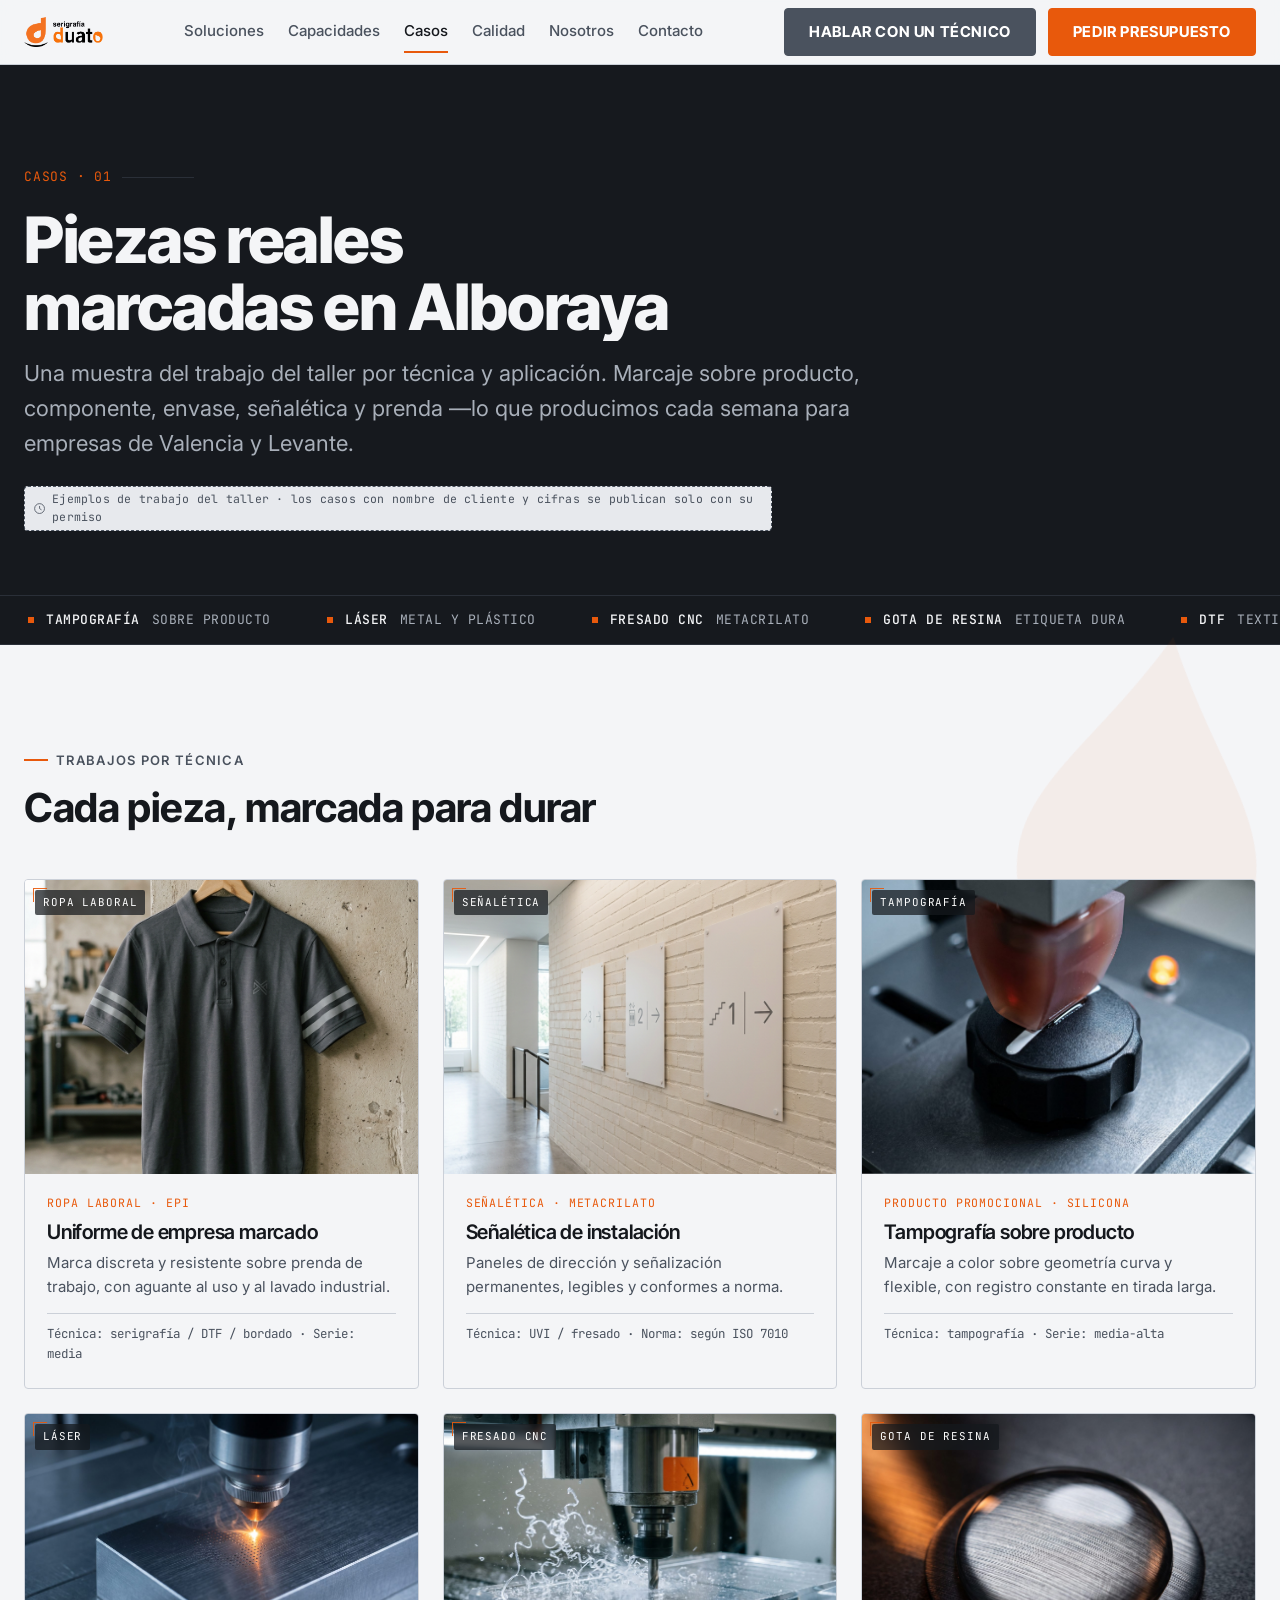
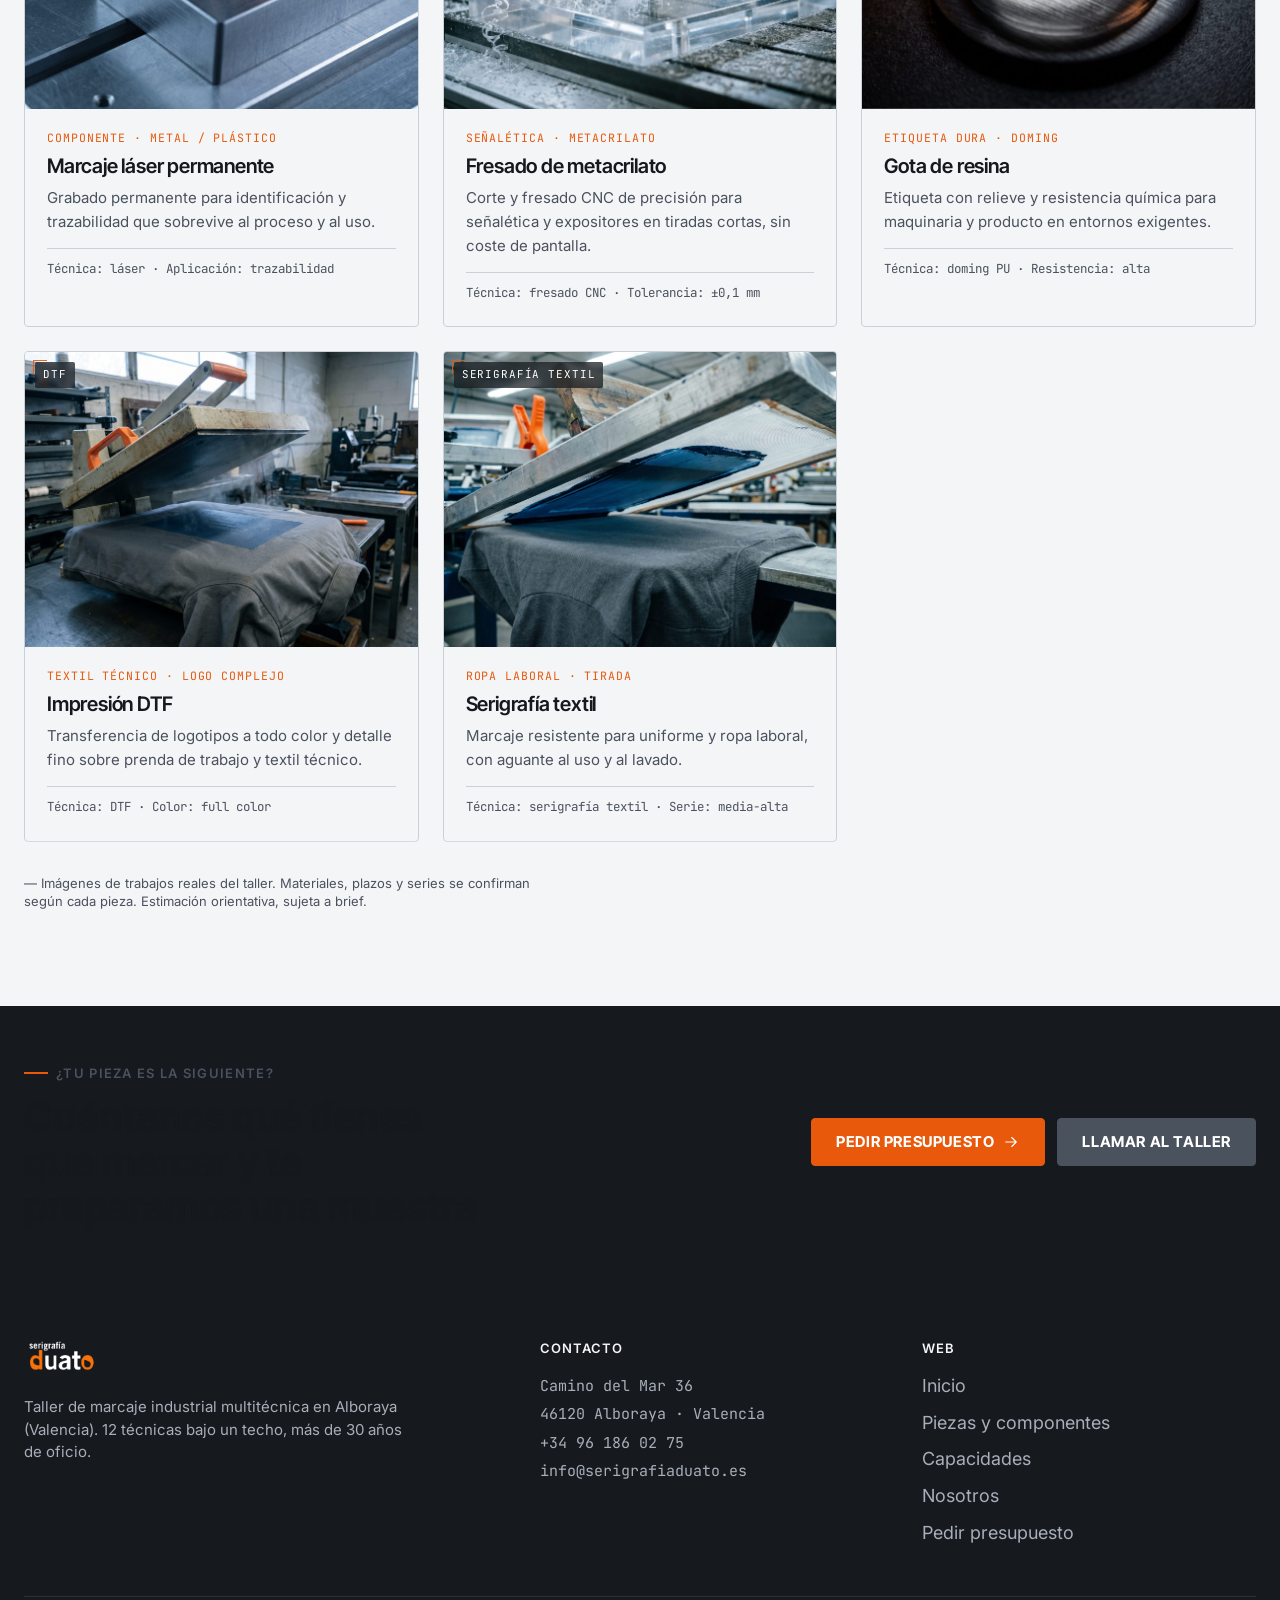
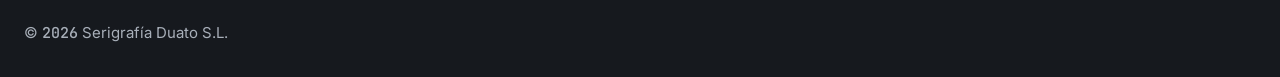
==== casos.html @ 205df38e "Set v4 industrial as official mockup; archive v3 (rejected) - v4 industrial web at repo root (index " ====
<!doctype html>
<html lang="es">
<head>
  <meta charset="utf-8">
  <meta name="viewport" content="width=device-width, initial-scale=1">
  <title>Casos y trabajos · Serigrafía Duato · Marcaje industrial en Valencia</title>
  <meta name="description" content="Ejemplos reales de marcaje industrial producidos en el taller de Serigrafía Duato en Alboraya: tampografía sobre producto, marcaje láser, fresado de metacrilato, gota de resina, DTF y serigrafía textil.">
  <link rel="preconnect" href="https://fonts.googleapis.com">
  <link rel="preconnect" href="https://fonts.gstatic.com" crossorigin>
  <link href="https://fonts.googleapis.com/css2?family=Inter:wght@400;500;600&family=Inter+Tight:wght@600;700;800&family=JetBrains+Mono:wght@400;500&display=swap" rel="stylesheet">
  <link rel="stylesheet" href="_shared/design-system.css">
  <link rel="stylesheet" href="assets/fx.css">
  <style>
    section[id]{scroll-margin-top:80px}
    .casos-hero{padding-block:var(--sp-9) var(--sp-8)}
    .casos-grid{display:grid;grid-template-columns:repeat(3,1fr);gap:var(--gutter);margin-top:var(--sp-7)}
    @media(max-width:980px){.casos-grid{grid-template-columns:repeat(2,1fr)}}
    @media(max-width:600px){.casos-grid{grid-template-columns:1fr}}
    .cta-band{background:var(--dark);color:var(--ink-on-dark)}
  </style>
</head>
<body>

  <!-- HEADER -->
  <header class="site-header">
    <div class="container">
      <a class="brand" href="home.html" aria-label="Serigrafía Duato, inicio">
        <img class="brand-logo" src="assets/img/homepage__logo-v2-con-d-horiz.png" alt="Serigrafía Duato · marcaje industrial" width="184" height="61">
      </a>
      <nav class="nav" id="primary-nav" aria-label="Principal">
        <a href="home.html#soluciones">Soluciones</a>
        <a href="home.html#capacidades">Capacidades</a>
        <a href="casos.html" aria-current="page">Casos</a>
        <a href="home.html#calidad">Calidad</a>
        <a href="nosotros.html">Nosotros</a>
        <a href="home.html#contacto">Contacto</a>
      </nav>
      <div class="header-cta">
        <a class="btn btn-ghost" href="tel:+34961860275">Hablar con un técnico</a>
        <a class="btn btn-safety" href="presupuesto.html">Pedir presupuesto</a>
        <button class="nav-toggle" type="button" aria-label="Abrir menú" aria-expanded="false" aria-controls="primary-nav">
          <svg class="icon" viewBox="0 0 24 24" aria-hidden="true"><path d="M3 6h18M3 12h18M3 18h18" stroke="currentColor" stroke-linecap="round"/></svg>
        </button>
      </div>
    </div>
  </header>

  <main>
    <!-- HERO -->
    <section class="section casos-hero section--dark blueprint-bg spotlight">
      <div class="container">
        <span class="section-no" data-fx>CASOS · 01</span>
        <h1 data-fx="up" style="margin-top:var(--sp-4);max-width:18ch">Piezas reales marcadas en Alboraya</h1>
        <p class="lead" data-fx="up" data-fx-delay="80" style="margin-top:var(--sp-4)">Una muestra del trabajo del taller por técnica y aplicación. Marcaje sobre producto, componente, envase, señalética y prenda —lo que producimos cada semana para empresas de Valencia y Levante.</p>
        <p data-fx="up" data-fx-delay="140" style="margin-top:var(--sp-5)">
          <span class="badge-pending">
            <svg class="icon" width="14" height="14" viewBox="0 0 24 24" aria-hidden="true"><circle cx="12" cy="12" r="9" stroke="currentColor" stroke-width="1.5"/><path d="M12 8v4l3 2" stroke="currentColor" stroke-width="1.5" stroke-linecap="round"/></svg>
            Ejemplos de trabajo del taller · los casos con nombre de cliente y cifras se publican solo con su permiso
          </span>
        </p>
      </div>
    </section>

    <!-- TICKER -->
    <div class="ticker" aria-hidden="true">
      <div class="ticker-track">
        <span class="ti"><b>Tampografía</b> sobre producto</span>
        <span class="ti"><b>Láser</b> metal y plástico</span>
        <span class="ti"><b>Fresado CNC</b> metacrilato</span>
        <span class="ti"><b>Gota de resina</b> etiqueta dura</span>
        <span class="ti"><b>DTF</b> textil técnico</span>
        <span class="ti"><b>Serigrafía</b> textil y rígido</span>
        <span class="ti"><b>Rotulación</b> gran formato</span>
      </div>
    </div>

    <!-- GALERÍA -->
    <section class="section has-ink" id="galeria">
      <div class="container">
        <div style="max-width:60ch">
          <span class="eyebrow">Trabajos por técnica</span>
          <h2 style="margin-top:var(--sp-4)">Cada pieza, marcada para durar</h2>
        </div>

        <div class="casos-grid" data-fx-stagger>

          <article class="sector-card">
            <figure class="media scan regmark" data-ar="4/3">
              <span class="media-tag">Ropa laboral</span>
              <img src="assets/img/caso-uniforme.png" alt="Polo de trabajo marcado, colgado en el taller de Duato" loading="lazy">
            </figure>
            <div class="sector-body">
              <span class="sector-kicker">Ropa laboral · EPI</span>
              <h3>Uniforme de empresa marcado</h3>
              <p>Marca discreta y resistente sobre prenda de trabajo, con aguante al uso y al lavado industrial.</p>
              <p class="sector-tech">Técnica: serigrafía / DTF / bordado · Serie: media</p>
            </div>
          </article>

          <article class="sector-card">
            <figure class="media scan regmark" data-ar="4/3">
              <span class="media-tag">Señalética</span>
              <img src="assets/img/caso-senaletica.png" alt="Paneles de señalética en metacrilato instalados en pared" loading="lazy">
            </figure>
            <div class="sector-body">
              <span class="sector-kicker">Señalética · metacrilato</span>
              <h3>Señalética de instalación</h3>
              <p>Paneles de dirección y señalización permanentes, legibles y conformes a norma.</p>
              <p class="sector-tech">Técnica: UVI / fresado · Norma: según ISO 7010</p>
            </div>
          </article>

          <article class="sector-card">
            <figure class="media scan regmark" data-ar="4/3">
              <span class="media-tag">Tampografía</span>
              <img src="assets/img/casos-tampografia.jpg" alt="Pulseras de silicona marcadas por tampografía con logotipo a color" loading="lazy">
            </figure>
            <div class="sector-body">
              <span class="sector-kicker">Producto promocional · silicona</span>
              <h3>Tampografía sobre producto</h3>
              <p>Marcaje a color sobre geometría curva y flexible, con registro constante en tirada larga.</p>
              <p class="sector-tech">Técnica: tampografía · Serie: media-alta</p>
            </div>
          </article>

          <article class="sector-card">
            <figure class="media scan regmark" data-ar="4/3">
              <span class="media-tag">Láser</span>
              <img src="assets/img/casos-laser.jpg" alt="Marcaje láser permanente sobre pieza en el taller de Duato" loading="lazy">
            </figure>
            <div class="sector-body">
              <span class="sector-kicker">Componente · metal / plástico</span>
              <h3>Marcaje láser permanente</h3>
              <p>Grabado permanente para identificación y trazabilidad que sobrevive al proceso y al uso.</p>
              <p class="sector-tech">Técnica: láser · Aplicación: trazabilidad</p>
            </div>
          </article>

          <article class="sector-card">
            <figure class="media scan regmark" data-ar="4/3">
              <span class="media-tag">Fresado CNC</span>
              <img src="assets/img/casos-fresado.jpg" alt="Piezas de metacrilato fresadas por CNC para señalética" loading="lazy">
            </figure>
            <div class="sector-body">
              <span class="sector-kicker">Señalética · metacrilato</span>
              <h3>Fresado de metacrilato</h3>
              <p>Corte y fresado CNC de precisión para señalética y expositores en tiradas cortas, sin coste de pantalla.</p>
              <p class="sector-tech">Técnica: fresado CNC · Tolerancia: ±0,1&nbsp;mm</p>
            </div>
          </article>

          <article class="sector-card">
            <figure class="media scan regmark" data-ar="4/3">
              <span class="media-tag">Gota de resina</span>
              <img src="assets/img/casos-gota.jpg" alt="Etiquetas con acabado en gota de resina (doming) producidas en Alboraya" loading="lazy">
            </figure>
            <div class="sector-body">
              <span class="sector-kicker">Etiqueta dura · doming</span>
              <h3>Gota de resina</h3>
              <p>Etiqueta con relieve y resistencia química para maquinaria y producto en entornos exigentes.</p>
              <p class="sector-tech">Técnica: doming PU · Resistencia: alta</p>
            </div>
          </article>

          <article class="sector-card">
            <figure class="media scan regmark" data-ar="4/3">
              <span class="media-tag">DTF</span>
              <img src="assets/img/casos-dtf.jpg" alt="Impresión DTF sobre prenda textil en el taller de Duato" loading="lazy">
            </figure>
            <div class="sector-body">
              <span class="sector-kicker">Textil técnico · logo complejo</span>
              <h3>Impresión DTF</h3>
              <p>Transferencia de logotipos a todo color y detalle fino sobre prenda de trabajo y textil técnico.</p>
              <p class="sector-tech">Técnica: DTF · Color: full color</p>
            </div>
          </article>

          <article class="sector-card">
            <figure class="media scan regmark" data-ar="4/3">
              <span class="media-tag">Serigrafía textil</span>
              <img src="assets/img/casos-serigrafia.jpg" alt="Serigrafía textil sobre prenda producida en el taller de Duato" loading="lazy">
            </figure>
            <div class="sector-body">
              <span class="sector-kicker">Ropa laboral · tirada</span>
              <h3>Serigrafía textil</h3>
              <p>Marcaje resistente para uniforme y ropa laboral, con aguante al uso y al lavado.</p>
              <p class="sector-tech">Técnica: serigrafía textil · Serie: media-alta</p>
            </div>
          </article>

        </div>
        <p class="disclaimer" style="margin-top:var(--sp-6)">Imágenes de trabajos reales del taller. Materiales, plazos y series se confirman según cada pieza. Estimación orientativa, sujeta a brief.</p>
      </div>
    </section>

    <!-- CTA -->
    <section class="section section--tight cta-band blueprint-bg">
      <div class="container between" style="flex-wrap:wrap;gap:var(--sp-5)">
        <div>
          <span class="eyebrow">¿Tu pieza es la siguiente?</span>
          <h2 style="margin-top:var(--sp-3);max-width:20ch">Cuéntanos qué tienes que marcar y te preparamos una muestra</h2>
        </div>
        <div class="cluster">
          <a class="btn btn-safety" href="presupuesto.html">Pedir presupuesto
            <svg class="icon" viewBox="0 0 24 24" aria-hidden="true"><path d="M5 12h14M13 6l6 6-6 6" stroke="currentColor" stroke-width="1.5" stroke-linecap="round" stroke-linejoin="round"/></svg>
          </a>
          <a class="btn btn-ghost" href="tel:+34961860275">Llamar al taller</a>
        </div>
      </div>
    </section>
  </main>

  <!-- FOOTER -->
  <footer class="site-footer">
    <div class="container">
      <div class="footer-grid">
        <div>
          <a class="brand" href="home.html"><img class="brand-logo" src="assets/img/homepage__logo-v3-claro.png" alt="Serigrafía Duato" width="150" height="50"></a>
          <p class="text-sm" style="margin-top:var(--sp-4);max-width:42ch;color:var(--steel-on-dark)">Taller de marcaje industrial multitécnica en Alboraya (Valencia). 12 técnicas bajo un techo, más de 30 años de oficio.</p>
        </div>
        <div>
          <h4>Contacto</h4>
          <address class="footer-data" style="font-style:normal">
            Camino del Mar 36<br>46120 Alboraya · Valencia<br>
            <a href="tel:+34961860275">+34 96 186 02 75</a><br>
            <a href="mailto:info@serigrafiaduato.es">info@serigrafiaduato.es</a>
          </address>
        </div>
        <div>
          <h4>Web</h4>
          <ul class="stack" style="--sp-4:8px">
            <li><a href="home.html">Inicio</a></li>
            <li><a href="marcaje-piezas-componentes.html">Piezas y componentes</a></li>
            <li><a href="capacidades-tampografia.html">Capacidades</a></li>
            <li><a href="nosotros.html">Nosotros</a></li>
            <li><a href="presupuesto.html">Pedir presupuesto</a></li>
          </ul>
        </div>
      </div>
      <div class="footer-bottom">
        <span>© <span class="mono">2026</span> Serigrafía Duato S.L.</span>
      </div>
    </div>
  </footer>

  <a class="whatsapp-sticky" href="https://wa.me/34961860275" aria-label="Escríbenos por WhatsApp">
    <svg class="icon" viewBox="0 0 24 24" aria-hidden="true"><path d="M4 20l1.4-4A8 8 0 1 1 9 18.6L4 20z" stroke="currentColor" stroke-width="1.5" stroke-linejoin="round"/><path d="M9 10c0 3 2 5 5 5" stroke="currentColor" stroke-width="1.5" stroke-linecap="round"/></svg>
    WhatsApp
  </a>

  <script>
    (function(){
      var t=document.querySelector('.nav-toggle'),n=document.getElementById('primary-nav');
      if(t&&n){t.addEventListener('click',function(){var o=n.classList.toggle('is-open');t.setAttribute('aria-expanded',String(o));});
        n.addEventListener('click',function(e){if(e.target.closest('a'))n.classList.remove('is-open');});}
    })();
  </script>
  <script src="assets/fx.js" defer></script>
</body>
</html>
---- _shared/design-system.css ----
/* ============================================================================
   SERIGRAFÍA DUATO · v4 industrial · SISTEMA DE DISEÑO "Acero & Seguridad"
   ----------------------------------------------------------------------------
   Sistema compartido de todos los page-builders del mockup industrial.
   Listo para inline (<style>…</style>) en cualquier entregable single-file.

   Fuente de verdad:
     - MASTER-STRATEGY-v4.md · §"Sistema de diseño recomendado"
     - knowledge-base/12-sistema-visual-industrial-premium.md (paleta, materialidad)
     - knowledge-base/13-tipografia-web-industrial.md (tipografía, jerarquía, datos)
     - knowledge-base/10-referencias-web-b2b-industrial.md (tier-1: Domino, Markem-Imaje, TRUMPF, Bürkert)
     - knowledge-base/11-ux-cro-b2b-industrial-leadgen.md (CRO, RFQ, trust signals)

   Reglas duras:
     - Naranja seguridad (--safety) SOLO en CTA / dato clave / alerta · <8% de superficie.
     - JetBrains Mono tabular obligatorio en TODO dato (m², plazos, lotes, técnica×material).
     - Cero gradientes cinematográficos · casi plano · elevación por capa de color.
     - Motion 150-250ms · easing cubic-bezier(0.2,0,0,1) · solo funcional · prefers-reduced-motion.
     - Contraste WCAG 2.2 AA (4.5:1 cuerpo) orientado a APCA (Lc 90 cuerpo).
   Fuentes vía Google Fonts <link> (ver components.md / SHELL.md).
============================================================================ */

/* ----------------------------------------------------------------------------
   1 · TOKENS
---------------------------------------------------------------------------- */
:root {
  /* --- Paleta "Acero & Seguridad" (Dirección A, recomendada) --- */
  --surface:        #F4F5F7; /* fondo general claro */
  --surface-2:      #E7E9ED; /* tarjetas, bandas, papel técnico */
  --ink:            #15181D; /* texto y titulares */
  --steel:          #4A525E; /* texto secundario, bordes */
  --safety:         #E8590C; /* CTA · dato clave · alerta · <8% superficie */
  --safety-2:       #FFB000; /* badges normativa / PRL */
  --dark:           #16191E; /* secciones hero / proceso */

  /* --- Derivados de uso (sobrios, sin inventar color nuevo) --- */
  --ink-on-dark:    #F4F5F7; /* texto sobre --dark */
  --steel-on-dark:  #A8AFB9; /* texto secundario sobre --dark (contraste suficiente) */
  --line:           #CBD0D8; /* hairline técnica 1px sobre claro */
  --line-2:         #2A2F38; /* hairline sobre --dark */
  --safety-hover:   #CF4D08; /* hover del CTA naranja */
  --safety-press:   #B54206; /* active del CTA naranja */
  --safety-tint:    rgba(232, 89, 12, .10); /* fondo de chip/alerta naranja muy diluido */
  --safety-2-tint:  rgba(255, 176, 0, .14);
  --focus-ring:     #1B6FE0; /* anillo de foco azul — contraste contra naranja, accesible */

  /* --- Tipografía --- */
  --font-display: "Inter Tight", "Inter", system-ui, -apple-system, "Segoe UI", sans-serif;
  --font-text:    "Inter", system-ui, -apple-system, "Segoe UI", sans-serif;
  --font-mono:    "JetBrains Mono", "IBM Plex Mono", ui-monospace, "SFMono-Regular", monospace;

  /* Escala modular 1.250 (Major Third) · base cuerpo 18px · clamp mobile-first */
  --fs-display: clamp(2.25rem, 1.4rem + 4.2vw, 4rem);     /* 36 → 64 */
  --fs-h2:      clamp(1.75rem, 1.25rem + 2.5vw, 2.5rem);  /* 28 → 40 */
  --fs-h3:      clamp(1.375rem, 1.1rem + 1.4vw, 1.75rem); /* 22 → 28 */
  --fs-lead:    clamp(1.125rem, 1rem + .6vw, 1.375rem);   /* 18 → 22 */
  --fs-body:    1.125rem;   /* 18 */
  --fs-sm:      0.9375rem;  /* 15 */
  --fs-eyebrow: 0.8125rem;  /* 13 */
  --fs-data:    1rem;       /* 16, mono */

  --lh-display: 1.05;
  --lh-head:    1.12;
  --lh-body:    1.6;
  --lh-tight:   1.3;

  --fw-regular: 400;
  --fw-medium:  500;
  --fw-semi:    600;
  --fw-bold:    700;
  --fw-black:   800;

  --tracking-eyebrow: 0.1em;   /* placa / señalética */
  --tracking-head:   -0.01em;
  --tracking-display:-0.02em;

  /* --- Escala de espaciado 4/8 --- */
  --sp-1:  4px;
  --sp-2:  8px;
  --sp-3:  12px;
  --sp-4:  16px;
  --sp-5:  24px;
  --sp-6:  32px;
  --sp-7:  48px;
  --sp-8:  64px;
  --sp-9:  96px;
  --sp-10: 128px;

  /* --- Layout --- */
  --container:    1280px;
  --container-sm: 1100px;
  --gutter:       24px;
  --gutter-mobile:16px;

  /* --- Radios (técnicos, contenidos) --- */
  --radius-0:  0px;   /* esquinas a 90° = lenguaje de plano */
  --radius-1:  2px;
  --radius-2:  4px;   /* tarjetas, inputs */
  --radius-3:  8px;   /* contenedores grandes */
  --radius-pill: 999px; /* solo chips de selección */

  /* --- Sombras planas (elevación por capa, no por difusión cinematográfica) --- */
  --shadow-0: none;
  --shadow-1: 0 1px 0 0 var(--line);                 /* hairline inferior */
  --shadow-2: 0 1px 2px rgba(21, 24, 29, .06), 0 0 0 1px var(--line); /* tarjeta */
  --shadow-3: 0 2px 0 0 rgba(21, 24, 29, .08), 0 0 0 1px var(--line); /* sombra dura corta */
  --shadow-focus: 0 0 0 3px var(--focus-ring);

  /* --- Motion --- */
  --ease: cubic-bezier(0.2, 0, 0, 1);
  --dur-1: 150ms;
  --dur-2: 200ms;
  --dur-3: 250ms;

  /* --- Retícula de plano / blueprint (≤4% opacidad) --- */
  --grid-line: rgba(21, 24, 29, .035);
  --grid-line-dark: rgba(244, 245, 247, .045);
  --grid-size: 24px;
}

/* ----------------------------------------------------------------------------
   2 · RESET LIGERO
---------------------------------------------------------------------------- */
*, *::before, *::after { box-sizing: border-box; }
* { margin: 0; }
html { -webkit-text-size-adjust: 100%; text-size-adjust: 100%; scroll-behavior: smooth; }
@media (prefers-reduced-motion: reduce) { html { scroll-behavior: auto; } }

body {
  font-family: var(--font-text);
  font-size: var(--fs-body);
  line-height: var(--lh-body);
  font-weight: var(--fw-regular);
  color: var(--ink);
  background: var(--surface);
  -webkit-font-smoothing: antialiased;
  -moz-osx-font-smoothing: grayscale;
  font-feature-settings: "kern" 1, "liga" 1;
  text-rendering: optimizeLegibility;
}

img, svg, video, canvas { display: block; max-width: 100%; height: auto; }
svg { fill: none; }
button, input, select, textarea { font: inherit; color: inherit; }
button { cursor: pointer; background: none; border: none; }
a { color: inherit; text-decoration: none; }
ul, ol { list-style: none; padding: 0; }
table { border-collapse: collapse; width: 100%; }

:focus-visible { outline: none; box-shadow: var(--shadow-focus); border-radius: var(--radius-2); }

/* ----------------------------------------------------------------------------
   3 · TIPOGRAFÍA BASE
---------------------------------------------------------------------------- */
h1, h2, h3, h4 {
  font-family: var(--font-display);
  color: var(--ink);
  line-height: var(--lh-head);
  letter-spacing: var(--tracking-head);
  text-wrap: balance;
}
h1 { font-size: var(--fs-display); font-weight: var(--fw-black); line-height: var(--lh-display); letter-spacing: var(--tracking-display); }
h2 { font-size: var(--fs-h2); font-weight: var(--fw-bold); }
h3 { font-size: var(--fs-h3); font-weight: var(--fw-semi); }
h4 { font-size: var(--fs-lead); font-weight: var(--fw-medium); }

p { max-width: 68ch; }
.lead { font-size: var(--fs-lead); line-height: var(--lh-body); color: var(--steel); max-width: 64ch; }
small, .text-sm { font-size: var(--fs-sm); line-height: 1.5; }
strong, b { font-weight: var(--fw-semi); }
em, i { font-style: normal; font-weight: var(--fw-semi); } /* sin itálica decorativa: énfasis por peso */

/* DATO: JetBrains Mono tabular — m², plazos, lotes, técnica×material, lote/serie */
.mono, .data, .spec, td.num, .stat-value {
  font-family: var(--font-mono);
  font-feature-settings: "tnum" 1, "lnum" 1;
  font-variant-numeric: tabular-nums lining-nums;
  font-weight: var(--fw-medium);
  letter-spacing: 0;
}
.mono-unit { color: var(--steel); font-weight: var(--fw-regular); } /* mm, m², ud, días atenuados */

/* ----------------------------------------------------------------------------
   4 · UTILIDADES DE LAYOUT
---------------------------------------------------------------------------- */
.container {
  width: 100%;
  max-width: var(--container);
  margin-inline: auto;
  padding-inline: var(--gutter);
}
.container--narrow { max-width: var(--container-sm); }

.section { padding-block: var(--sp-9); }
.section--tight { padding-block: var(--sp-7); }
.section--dark {
  background: var(--dark);
  color: var(--ink-on-dark);
}
.section--dark h1, .section--dark h2, .section--dark h3, .section--dark h4 { color: var(--ink-on-dark); }
.section--dark .lead { color: var(--steel-on-dark); }
.section--surface-2 { background: var(--surface-2); }

/* Grid 12 col */
.grid { display: grid; gap: var(--gutter); grid-template-columns: repeat(12, 1fr); }
.col-12 { grid-column: span 12; }
.col-8  { grid-column: span 8; }
.col-7  { grid-column: span 7; }
.col-6  { grid-column: span 6; }
.col-5  { grid-column: span 5; }
.col-4  { grid-column: span 4; }
.col-3  { grid-column: span 3; }
/* Helpers de auto-fit para tarjetas uniformes (lenguaje de ficha de catálogo) */
.grid-cards { display: grid; gap: var(--gutter); grid-template-columns: repeat(auto-fit, minmax(280px, 1fr)); }
.grid-cards--2 { grid-template-columns: repeat(auto-fit, minmax(360px, 1fr)); }
.stack > * + * { margin-top: var(--sp-4); }
.stack-lg > * + * { margin-top: var(--sp-6); }
.cluster { display: flex; flex-wrap: wrap; gap: var(--sp-3); align-items: center; }
.between { display: flex; align-items: center; justify-content: space-between; gap: var(--sp-4); }

/* ----------------------------------------------------------------------------
   5 · EYEBROW (placa / señalética)
---------------------------------------------------------------------------- */
.eyebrow {
  display: inline-flex;
  align-items: center;
  gap: var(--sp-2);
  font-family: var(--font-text);
  font-size: var(--fs-eyebrow);
  font-weight: var(--fw-semi);
  line-height: 1;
  text-transform: uppercase;
  letter-spacing: var(--tracking-eyebrow);
  color: var(--steel);
}
.eyebrow::before { /* tick de cota: línea fina superior izquierda */
  content: "";
  width: 24px;
  height: 2px;
  background: var(--safety);
  flex: none;
}
.section--dark .eyebrow { color: var(--steel-on-dark); }

/* ----------------------------------------------------------------------------
   6 · BOTONES
   .btn (base) · .btn-safety (CTA primario naranja) · .btn-ghost (secundario)
   CTAs en UPPERCASE bold, texto blanco sobre fondo de color explícito.
---------------------------------------------------------------------------- */
.btn {
  display: inline-flex;
  align-items: center;
  justify-content: center;
  gap: var(--sp-2);
  min-height: 48px;
  padding: 0 var(--sp-5);
  font-family: var(--font-display);
  font-size: var(--fs-sm);
  font-weight: var(--fw-bold);
  letter-spacing: 0.04em;
  text-transform: uppercase;
  border-radius: var(--radius-2);
  border: 1.5px solid transparent;
  transition: background var(--dur-2) var(--ease),
              border-color var(--dur-2) var(--ease),
              color var(--dur-2) var(--ease),
              transform var(--dur-1) var(--ease);
  white-space: nowrap;
}
.btn:active { transform: translateY(1px); }
.btn .icon { width: 18px; height: 18px; flex: none; }

/* Primario · naranja seguridad · el único uso de superficie naranja permitido */
.btn-safety {
  background: var(--safety);
  color: #FFFFFF;
  border-color: var(--safety);
}
.btn-safety:hover { background: var(--safety-hover); border-color: var(--safety-hover); }
.btn-safety:active { background: var(--safety-press); border-color: var(--safety-press); }

/* Secundario · borde de acero sobre claro */
.btn-ghost {
  background: transparent;
  color: var(--ink);
  border-color: var(--steel);
}
.btn-ghost:hover { background: var(--ink); color: var(--ink-on-dark); border-color: var(--ink); }
.section--dark .btn-ghost { color: var(--ink-on-dark); border-color: var(--steel-on-dark); }
.section--dark .btn-ghost:hover { background: var(--ink-on-dark); color: var(--ink); border-color: var(--ink-on-dark); }

/* Sólido oscuro · alternativa neutra de alto contraste sin gastar naranja */
.btn-dark { background: var(--ink); color: var(--ink-on-dark); border-color: var(--ink); }
.btn-dark:hover { background: #000; border-color: #000; }

.btn-block { width: 100%; }

/* ----------------------------------------------------------------------------
   7 · TARJETAS (capacidad / solución) — módulos uniformes tipo ficha
---------------------------------------------------------------------------- */
.card {
  background: var(--surface);
  border: 1px solid var(--line);
  border-radius: var(--radius-2);
  padding: var(--sp-6);
  display: flex;
  flex-direction: column;
  gap: var(--sp-3);
  transition: border-color var(--dur-2) var(--ease), box-shadow var(--dur-2) var(--ease);
  position: relative;
}
.card:hover { border-color: var(--steel); box-shadow: var(--shadow-3); }
.card--accent { border-top: 3px solid var(--safety); } /* elevación por capa de color */
.card .card-icon { width: 32px; height: 32px; color: var(--ink); stroke: var(--ink); stroke-width: 1.5; }
.card h3 { font-size: var(--fs-h3); }
.card p { color: var(--steel); font-size: var(--fs-sm); }
.card .card-meta { /* metadato mono: técnica / material / serie */
  margin-top: auto;
  font-family: var(--font-mono);
  font-size: var(--fs-sm);
  font-variant-numeric: tabular-nums;
  color: var(--steel);
  border-top: 1px solid var(--line);
  padding-top: var(--sp-3);
}
.card-link { margin-top: var(--sp-2); font-weight: var(--fw-semi); color: var(--ink); display: inline-flex; align-items: center; gap: 6px; }
.card-link .icon { width: 16px; height: 16px; transition: transform var(--dur-2) var(--ease); }
.card:hover .card-link .icon { transform: translateX(4px); }

/* ----------------------------------------------------------------------------
   8 · TABLA TÉCNICA (.spec-table) — mono tabular, cabecera tipo placa
---------------------------------------------------------------------------- */
.spec-table {
  border: 1px solid var(--line);
  border-radius: var(--radius-2);
  overflow: hidden;
  background: var(--surface);
  font-size: var(--fs-sm);
}
.spec-table caption {
  text-align: left;
  padding: var(--sp-3) var(--sp-4);
  font-size: var(--fs-eyebrow);
  font-weight: var(--fw-semi);
  text-transform: uppercase;
  letter-spacing: 0.06em;
  color: var(--steel);
  background: var(--surface-2);
  border-bottom: 1px solid var(--line);
}
.spec-table th {
  text-align: left;
  padding: var(--sp-3) var(--sp-4);
  font-size: var(--fs-eyebrow);
  font-weight: var(--fw-semi);
  text-transform: uppercase;
  letter-spacing: 0.06em;
  color: var(--steel);
  background: var(--surface-2);
  border-bottom: 1px solid var(--line);
}
.spec-table td {
  padding: var(--sp-3) var(--sp-4);
  border-bottom: 1px solid var(--line);
  vertical-align: top;
  color: var(--ink);
}
.spec-table tr:last-child td { border-bottom: none; }
.spec-table td.num, .spec-table .mono {
  font-family: var(--font-mono);
  font-variant-numeric: tabular-nums lining-nums;
  font-weight: var(--fw-medium);
}
.spec-table tbody tr:hover { background: var(--surface-2); }

/* ----------------------------------------------------------------------------
   9 · BADGE DE NORMATIVA / PRL (--safety-2 ámbar)
---------------------------------------------------------------------------- */
.badge-normativa {
  display: inline-flex;
  align-items: center;
  gap: var(--sp-2);
  padding: 4px 10px;
  font-family: var(--font-mono);
  font-size: 0.75rem;
  font-weight: var(--fw-medium);
  letter-spacing: 0.02em;
  color: var(--ink);
  background: var(--safety-2-tint);
  border: 1px solid var(--safety-2);
  border-radius: var(--radius-2);
}
.badge-normativa .icon { width: 14px; height: 14px; color: var(--ink); stroke: var(--ink); stroke-width: 1.5; flex: none; }

/* Chip de estado de dato (doctrina boo-data-certainty) */
.badge-pending {
  display: inline-flex; align-items: center; gap: 6px;
  padding: 3px 8px; font-family: var(--font-mono); font-size: 0.72rem;
  letter-spacing: 0.02em; color: var(--steel);
  background: var(--surface-2); border: 1px dashed var(--steel); border-radius: var(--radius-2);
}

/* ----------------------------------------------------------------------------
   10 · DISCLAIMER (cifra pública no vinculante)
---------------------------------------------------------------------------- */
.disclaimer {
  font-size: 0.8125rem;
  line-height: 1.4;
  color: var(--steel);
  font-family: var(--font-text);
}
.disclaimer::before { content: "— "; }

/* ----------------------------------------------------------------------------
   11 · STAT / DATO DESTACADO (trust signal numérico)
---------------------------------------------------------------------------- */
.stat { display: flex; flex-direction: column; gap: var(--sp-1); }
.stat-value {
  font-family: var(--font-mono);
  font-size: clamp(2rem, 1.4rem + 2vw, 2.75rem);
  font-weight: var(--fw-semi);
  font-variant-numeric: tabular-nums;
  line-height: 1;
  color: var(--ink);
}
.stat-value .accent { color: var(--safety); } /* el "+" o la unidad clave en naranja — dato clave */
.stat-label {
  font-size: var(--fs-eyebrow);
  text-transform: uppercase;
  letter-spacing: 0.08em;
  color: var(--steel);
  font-weight: var(--fw-semi);
}
.section--dark .stat-value { color: var(--ink-on-dark); }
.section--dark .stat-label { color: var(--steel-on-dark); }

/* ----------------------------------------------------------------------------
   12 · RETÍCULA DE PLANO / BLUEPRINT (.blueprint-bg) · ≤4% opacidad
   Fondo de secciones de proceso. No compite con el contenido.
---------------------------------------------------------------------------- */
.blueprint-bg {
  position: relative;
  isolation: isolate;
}
.blueprint-bg::before {
  content: "";
  position: absolute;
  inset: 0;
  z-index: -1;
  background-image:
    linear-gradient(to right, var(--grid-line) 1px, transparent 1px),
    linear-gradient(to bottom, var(--grid-line) 1px, transparent 1px);
  background-size: var(--grid-size) var(--grid-size);
  pointer-events: none;
}
.section--dark.blueprint-bg::before {
  background-image:
    linear-gradient(to right, var(--grid-line-dark) 1px, transparent 1px),
    linear-gradient(to bottom, var(--grid-line-dark) 1px, transparent 1px);
}

/* ----------------------------------------------------------------------------
   13 · PLACEHOLDER DE IMAGEN HONESTO (.media-pending)
   NUNCA stock de moda, NUNCA render falso. Retícula blueprint + etiqueta honesta.
---------------------------------------------------------------------------- */
.media-pending {
  position: relative;
  display: flex;
  align-items: flex-end;
  aspect-ratio: 4 / 3;
  width: 100%;
  background: var(--surface-2);
  background-image:
    linear-gradient(to right, var(--grid-line) 1px, transparent 1px),
    linear-gradient(to bottom, var(--grid-line) 1px, transparent 1px);
  background-size: var(--grid-size) var(--grid-size);
  border: 1px solid var(--line);
  border-radius: var(--radius-2);
  overflow: hidden;
}
.media-pending::after { /* esquina técnica con cruz de registro */
  content: "+";
  position: absolute;
  top: var(--sp-3); right: var(--sp-4);
  font-family: var(--font-mono);
  color: var(--steel);
  font-size: 1.25rem;
  line-height: 1;
}
.media-pending .media-label {
  width: 100%;
  padding: var(--sp-3) var(--sp-4);
  background: linear-gradient(to top, rgba(231,233,237,.96), rgba(231,233,237,0)); /* overlay funcional, no decorativo */
  font-family: var(--font-mono);
  font-size: 0.8125rem;
  letter-spacing: 0.01em;
  color: var(--steel);
  display: flex;
  align-items: center;
  gap: var(--sp-2);
}
.media-pending .media-label .icon { width: 16px; height: 16px; color: var(--steel); stroke: var(--steel); stroke-width: 1.5; flex: none; }
.media-pending--dark {
  background: var(--dark);
  background-image:
    linear-gradient(to right, var(--grid-line-dark) 1px, transparent 1px),
    linear-gradient(to bottom, var(--grid-line-dark) 1px, transparent 1px);
  background-size: var(--grid-size) var(--grid-size);
  border-color: var(--line-2);
}
.media-pending--dark .media-label { color: var(--steel-on-dark); background: linear-gradient(to top, rgba(22,25,30,.96), rgba(22,25,30,0)); }
.media-pending--dark .media-label .icon { color: var(--steel-on-dark); stroke: var(--steel-on-dark); }

/* ----------------------------------------------------------------------------
   14 · HEADER + NAV
---------------------------------------------------------------------------- */
.site-header {
  position: sticky;
  top: 0;
  z-index: 100;
  background: rgba(244, 245, 247, .92);
  backdrop-filter: saturate(120%) blur(8px);
  border-bottom: 1px solid var(--line);
}
.site-header .container { display: flex; align-items: center; justify-content: space-between; min-height: 64px; gap: var(--sp-5); }
.brand { display: inline-flex; align-items: baseline; gap: var(--sp-2); font-family: var(--font-display); font-weight: var(--fw-black); font-size: 1.125rem; color: var(--ink); letter-spacing: -0.01em; }
.brand .brand-sub { font-family: var(--font-mono); font-size: 0.6875rem; font-weight: var(--fw-medium); text-transform: uppercase; letter-spacing: 0.08em; color: var(--steel); }
.nav { display: flex; align-items: center; gap: var(--sp-5); }
.nav a { font-size: var(--fs-sm); font-weight: var(--fw-medium); color: var(--steel); padding: var(--sp-2) 0; border-bottom: 2px solid transparent; transition: color var(--dur-2) var(--ease), border-color var(--dur-2) var(--ease); }
.nav a:hover, .nav a[aria-current="page"] { color: var(--ink); border-bottom-color: var(--safety); }
.header-cta { display: flex; align-items: center; gap: var(--sp-3); }
.nav-toggle { display: none; width: 44px; height: 44px; align-items: center; justify-content: center; color: var(--ink); }
.nav-toggle .icon { width: 24px; height: 24px; stroke: var(--ink); stroke-width: 1.5; }

/* ----------------------------------------------------------------------------
   15 · FOOTER
---------------------------------------------------------------------------- */
.site-footer { background: var(--dark); color: var(--steel-on-dark); padding-block: var(--sp-8) var(--sp-6); }
.site-footer a { color: var(--steel-on-dark); transition: color var(--dur-2) var(--ease); }
.site-footer a:hover { color: var(--ink-on-dark); }
.site-footer h4 { color: var(--ink-on-dark); font-size: var(--fs-eyebrow); text-transform: uppercase; letter-spacing: 0.08em; font-family: var(--font-text); font-weight: var(--fw-semi); margin-bottom: var(--sp-4); }
.footer-grid { display: grid; gap: var(--sp-7); grid-template-columns: 1.4fr 1fr 1fr; }
.footer-data { font-family: var(--font-mono); font-size: var(--fs-sm); font-variant-numeric: tabular-nums; line-height: 1.9; }
.footer-bottom { margin-top: var(--sp-7); padding-top: var(--sp-5); border-top: 1px solid var(--line-2); display: flex; flex-wrap: wrap; gap: var(--sp-4); justify-content: space-between; font-size: var(--fs-sm); }
.footer-legal { display: flex; flex-wrap: wrap; gap: var(--sp-4); }

/* ----------------------------------------------------------------------------
   16 · WHATSAPP STICKY (móvil) + atajo urgencias
---------------------------------------------------------------------------- */
.whatsapp-sticky {
  display: none;
  position: fixed;
  right: 16px;
  bottom: 16px;
  z-index: 200;
  align-items: center;
  gap: var(--sp-2);
  padding: 0 var(--sp-5);
  min-height: 52px;
  background: var(--ink);
  color: var(--ink-on-dark);
  border-radius: var(--radius-pill);
  font-family: var(--font-display);
  font-weight: var(--fw-bold);
  font-size: var(--fs-sm);
  box-shadow: 0 4px 16px rgba(21,24,29,.28);
}
.whatsapp-sticky .icon { width: 22px; height: 22px; stroke: var(--ink-on-dark); stroke-width: 1.5; }

/* ----------------------------------------------------------------------------
   17 · RFQ — barra de progreso + paso
---------------------------------------------------------------------------- */
.rfq-progress { display: flex; gap: var(--sp-2); margin-bottom: var(--sp-6); }
.rfq-progress .step {
  flex: 1;
  height: 4px;
  background: var(--line);
  border-radius: var(--radius-1);
  position: relative;
}
.rfq-progress .step.is-done { background: var(--steel); }
.rfq-progress .step.is-active { background: var(--safety); }
.rfq-progress-label { font-family: var(--font-mono); font-size: var(--fs-sm); color: var(--steel); margin-bottom: var(--sp-3); }
.rfq-step h3 { margin-bottom: var(--sp-2); }

.chip {
  display: inline-flex; align-items: center; gap: var(--sp-2);
  padding: 10px var(--sp-4);
  border: 1.5px solid var(--line);
  border-radius: var(--radius-pill);
  background: var(--surface);
  font-size: var(--fs-sm); font-weight: var(--fw-medium);
  color: var(--ink);
  transition: border-color var(--dur-2) var(--ease), background var(--dur-2) var(--ease);
}
.chip:hover { border-color: var(--steel); }
.chip input { position: absolute; opacity: 0; pointer-events: none; }
.chip:has(input:checked), .chip.is-selected { border-color: var(--safety); background: var(--safety-tint); }

.field { display: flex; flex-direction: column; gap: var(--sp-2); }
.field label { font-size: var(--fs-sm); font-weight: var(--fw-semi); color: var(--ink); }
.field input, .field select, .field textarea {
  width: 100%;
  min-height: 48px;
  padding: 12px var(--sp-4);
  background: var(--surface);
  border: 1.5px solid var(--line);
  border-radius: var(--radius-2);
  color: var(--ink);
  transition: border-color var(--dur-2) var(--ease);
}
.field textarea { min-height: 110px; resize: vertical; }
.field input:focus, .field select:focus, .field textarea:focus { outline: none; border-color: var(--steel); box-shadow: var(--shadow-focus); }

.dropzone {
  border: 1.5px dashed var(--steel);
  border-radius: var(--radius-2);
  padding: var(--sp-7) var(--sp-5);
  text-align: center;
  color: var(--steel);
  background: var(--surface-2);
  display: flex; flex-direction: column; align-items: center; gap: var(--sp-3);
}
.dropzone .icon { width: 32px; height: 32px; stroke: var(--steel); stroke-width: 1.5; }

/* ----------------------------------------------------------------------------
   18 · HELPERS DE COLOR / TEXTO
---------------------------------------------------------------------------- */
.text-steel { color: var(--steel); }
.text-safety { color: var(--safety); }
.text-center { text-align: center; }
.measure { max-width: 60ch; }
.divider { height: 1px; background: var(--line); border: none; margin-block: var(--sp-6); }
.section--dark .divider { background: var(--line-2); }

/* ----------------------------------------------------------------------------
   19 · MOTION · reveals discretos · solo funcional
---------------------------------------------------------------------------- */
.reveal { opacity: 0; transform: translateY(12px); transition: opacity var(--dur-3) var(--ease), transform var(--dur-3) var(--ease); }
.reveal.is-in { opacity: 1; transform: none; }

@media (prefers-reduced-motion: reduce) {
  *, *::before, *::after { animation-duration: 0.001ms !important; animation-iteration-count: 1 !important; transition-duration: 0.001ms !important; }
  .reveal { opacity: 1; transform: none; }
}

/* ----------------------------------------------------------------------------
   20 · RESPONSIVE · mobile-first auditado 320 / 375 / 390 / 430
---------------------------------------------------------------------------- */

/* Tablet hacia abajo */
@media (max-width: 980px) {
  .footer-grid { grid-template-columns: 1fr 1fr; }
  .col-8, .col-7, .col-6, .col-5, .col-4, .col-3 { grid-column: span 6; }
}

/* Móvil (<= 760px) */
@media (max-width: 760px) {
  :root { --gutter: var(--gutter-mobile); }
  .container { padding-inline: var(--gutter-mobile); }
  .section { padding-block: var(--sp-7); }
  .section--tight { padding-block: var(--sp-6); }

  .nav { display: none; }
  /* Menú móvil desplegado (controlado por JS con .is-open, sin estilos inline) */
  .nav.is-open {
    display: flex;
    position: absolute;
    top: 64px; left: 0; right: 0;
    flex-direction: column;
    align-items: flex-start;
    gap: var(--sp-3);
    background: var(--surface);
    border-bottom: 1px solid var(--line);
    padding: var(--sp-4) var(--gutter-mobile);
    z-index: 99;
  }
  .nav-toggle { display: inline-flex; }
  .site-header .header-cta .btn-ghost { display: none; }

  .grid { grid-template-columns: repeat(6, 1fr); }
  .col-12, .col-8, .col-7, .col-6, .col-5, .col-4, .col-3 { grid-column: 1 / -1; }

  .footer-grid { grid-template-columns: 1fr; gap: var(--sp-6); }
  .footer-bottom { flex-direction: column; gap: var(--sp-3); }

  .whatsapp-sticky { display: inline-flex; }

  /* Tablas de specs colapsan a tarjetas */
  .spec-table.collapsible thead { display: none; }
  .spec-table.collapsible, .spec-table.collapsible tbody, .spec-table.collapsible tr, .spec-table.collapsible td { display: block; width: 100%; }
  .spec-table.collapsible tr { border-bottom: 1px solid var(--line); padding: var(--sp-2) 0; }
  .spec-table.collapsible td { border-bottom: none; padding: 6px var(--sp-4); }
  .spec-table.collapsible td[data-label]::before {
    content: attr(data-label) " · ";
    font-family: var(--font-text);
    text-transform: uppercase;
    letter-spacing: 0.06em;
    font-size: 0.6875rem;
    font-weight: var(--fw-semi);
    color: var(--steel);
  }

  body { padding-bottom: 84px; } /* deja sitio al WhatsApp sticky */
}

/* Móvil pequeño (<= 380px): cuerpo nunca < 16px */
@media (max-width: 380px) {
  :root { --fs-body: 1.0625rem; }
  .btn { padding-inline: var(--sp-4); }
}
---- assets/fx.css ----
/* ============================================================================
   SERIGRAFÍA DUATO · v4 industrial · CAPA FX + GRAFISMOS
   Motion sobrio = precisión mecánica, no espectáculo. Reutiliza los tokens
   del sistema "Acero & Seguridad" (--safety, --ink, --steel, --dark, --line…).
   Todo respeta prefers-reduced-motion.
============================================================================ */

/* ---------- 1 · REVELADOS CON VARIEDAD (rompe el "todo igual") ---------- */
[data-fx] { opacity: 0; will-change: transform, opacity; transition:
    opacity 620ms var(--ease, cubic-bezier(.2,0,0,1)),
    transform 620ms var(--ease, cubic-bezier(.2,0,0,1)),
    clip-path 720ms var(--ease, cubic-bezier(.2,0,0,1)); }
[data-fx="up"]     { transform: translateY(20px); }
[data-fx="down"]   { transform: translateY(-20px); }
[data-fx="left"]   { transform: translateX(28px); }
[data-fx="right"]  { transform: translateX(-28px); }
[data-fx="scale"]  { transform: scale(.96); }
[data-fx="clip"]   { clip-path: inset(0 100% 0 0); }          /* barrido L→R, como una pasada de rasqueta */
[data-fx="clip-up"]{ clip-path: inset(100% 0 0 0); transform: translateY(8px); }
[data-fx="blur"]   { transform: translateY(14px); filter: blur(6px); }
.fx-in { opacity: 1 !important; transform: none !important;
    clip-path: inset(0 0 0 0) !important; filter: none !important; }

/* Escalonado de hijos (listas, grids, chips) */
[data-fx-stagger] > * { opacity: 0; transform: translateY(16px);
    transition: opacity 520ms var(--ease), transform 520ms var(--ease); }
[data-fx-stagger].fx-in > * { opacity: 1; transform: none; }
[data-fx-stagger].fx-in > *:nth-child(1){transition-delay:.00s}
[data-fx-stagger].fx-in > *:nth-child(2){transition-delay:.06s}
[data-fx-stagger].fx-in > *:nth-child(3){transition-delay:.12s}
[data-fx-stagger].fx-in > *:nth-child(4){transition-delay:.18s}
[data-fx-stagger].fx-in > *:nth-child(5){transition-delay:.24s}
[data-fx-stagger].fx-in > *:nth-child(6){transition-delay:.30s}
[data-fx-stagger].fx-in > *:nth-child(7){transition-delay:.36s}
[data-fx-stagger].fx-in > *:nth-child(8){transition-delay:.42s}
[data-fx-stagger].fx-in > *:nth-child(n+9){transition-delay:.48s}

/* ---------- 2 · IMÁGENES: encuadre técnico + zoom + barrido láser ---------- */
.media {
  position: relative; overflow: hidden; border: 1px solid var(--line);
  border-radius: var(--radius-2, 4px); background: var(--surface-2); isolation: isolate;
}
.media img { width: 100%; height: 100%; object-fit: cover; display: block;
  transition: transform 900ms var(--ease); backface-visibility: hidden; }
.media[data-ar="4/3"] img { aspect-ratio: 4/3; }
.media[data-ar="3/4"] img { aspect-ratio: 3/4; }
.media[data-ar="16/9"] img { aspect-ratio: 16/9; }
.media[data-ar="1/1"] img { aspect-ratio: 1/1; }
.media[data-ar="21/9"] img { aspect-ratio: 21/9; }
.media:hover img { transform: scale(1.045); }
/* Caption técnico (metadato mono, estilo ficha) */
.media .media-cap {
  position: absolute; left: 0; bottom: 0; right: 0; z-index: 3;
  padding: 10px 14px; font-family: var(--font-mono); font-size: .75rem; letter-spacing: .02em;
  color: #fff; display: flex; align-items: center; gap: 8px;
  background: linear-gradient(to top, rgba(10,12,15,.82), rgba(10,12,15,0));
}
.media .media-cap .dot { width: 6px; height: 6px; border-radius: 50%; background: var(--safety); flex: none; }
/* Etiqueta de técnica arriba-izquierda */
.media .media-tag {
  position: absolute; top: 10px; left: 10px; z-index: 3;
  font-family: var(--font-mono); font-size: .68rem; text-transform: uppercase; letter-spacing: .08em;
  padding: 4px 8px; background: rgba(22,25,30,.72); color: #fff; border-radius: 2px; backdrop-filter: blur(2px);
}

/* Marcas de registro (crop marks) — grafismo nativo de una imprenta */
.regmark { position: relative; }
.regmark::before, .regmark::after {
  content: ""; position: absolute; width: 14px; height: 14px; z-index: 4; pointer-events: none;
  border-color: var(--safety); border-style: solid; opacity: .9;
}
.regmark::before { top: 8px; left: 8px; border-width: 1.5px 0 0 1.5px; }
.regmark::after  { bottom: 8px; right: 8px; border-width: 0 1.5px 1.5px 0; }

/* Barrido láser: una línea fina que "marca" la imagen al entrar en viewport */
.scan { position: relative; }
.scan::after {
  content: ""; position: absolute; left: 0; right: 0; top: 0; height: 2px; z-index: 5;
  background: linear-gradient(90deg, transparent, var(--safety), transparent);
  box-shadow: 0 0 12px 1px rgba(232,89,12,.6); opacity: 0; pointer-events: none;
}
.scan.fx-in::after { animation: laser-pass 1400ms var(--ease) .2s 1 both; }
@keyframes laser-pass {
  0% { top: 0; opacity: 0; } 8% { opacity: 1; } 92% { opacity: 1; } 100% { top: 100%; opacity: 0; }
}

/* ---------- 3 · TICKER / MARQUEE industrial (banda de datos en movimiento) ---------- */
.ticker { overflow: hidden; border-block: 1px solid var(--line-2, #2A2F38); background: var(--dark); }
.ticker .ticker-track { display: inline-flex; gap: 0; white-space: nowrap; will-change: transform;
  animation: ticker-scroll 38s linear infinite; }
.ticker:hover .ticker-track { animation-play-state: paused; }
.ticker .ti {
  display: inline-flex; align-items: center; gap: 12px; padding: 14px 28px;
  font-family: var(--font-mono); font-size: .8125rem; letter-spacing: .04em; text-transform: uppercase;
  color: var(--steel-on-dark, #A8AFB9);
}
.ticker .ti b { color: var(--ink-on-dark, #F4F5F7); font-weight: 500; }
.ticker .ti::before { content: ""; width: 6px; height: 6px; background: var(--safety); flex: none; }
@keyframes ticker-scroll { from { transform: translateX(0); } to { transform: translateX(-50%); } }

/* ---------- 4 · DATA-MATRIX (grafismo de marcaje/trazabilidad) ---------- */
.datamatrix { display: grid; gap: 3px; width: max-content; }
.datamatrix .dm-cell { width: var(--dm, 10px); height: var(--dm, 10px); background: var(--ink); border-radius: 1px;
  opacity: 0; transform: scale(.4); transition: opacity 360ms var(--ease), transform 360ms var(--ease); }
.datamatrix.fx-in .dm-cell.on { opacity: 1; transform: none; }
.datamatrix.fx-in .dm-cell.off { opacity: .07; transform: none; }
.datamatrix .dm-cell.accent { background: var(--safety); }
.section--dark .datamatrix .dm-cell { background: var(--ink-on-dark, #F4F5F7); }
.section--dark .datamatrix .dm-cell.accent { background: var(--safety); }

/* ---------- 5 · REPETIBILIDAD: misma marca ×N (promesa núcleo, animada) ---------- */
.repeat-strip { display: flex; gap: 10px; flex-wrap: wrap; align-items: center; }
.repeat-strip .mark {
  width: 54px; height: 54px; border: 1px solid var(--line); border-radius: var(--radius-2,4px);
  display: grid; place-items: center; background: var(--surface);
  opacity: 0; transform: translateY(10px) scale(.9); transition: opacity 300ms var(--ease), transform 300ms var(--ease);
}
.section--dark .repeat-strip .mark { background: rgba(244,245,247,.03); border-color: var(--line-2,#2A2F38); }
.repeat-strip.fx-in .mark { opacity: 1; transform: none; }
.repeat-strip .mark svg { width: 26px; height: 26px; stroke: var(--safety); stroke-width: 1.6; fill: none; }
.repeat-strip .mark.ghost { border-style: dashed; }
.repeat-strip .mark.ghost svg { stroke: var(--steel); opacity: .5; }
.repeat-strip .rep-plus { font-family: var(--font-mono); color: var(--steel); font-size: .9rem; }

/* ---------- 6 · SPOTLIGHT en secciones oscuras (blueprint que reacciona) ---------- */
.spotlight { position: relative; }
.spotlight::before {
  content: ""; position: absolute; inset: 0; z-index: 0; pointer-events: none;
  background: radial-gradient(420px circle at var(--mx, 30%) var(--my, 30%),
    rgba(232,89,12,.10), transparent 60%);
  opacity: 0; transition: opacity 500ms var(--ease);
}
.spotlight.is-live::before { opacity: 1; }
.spotlight > * { position: relative; z-index: 1; }

/* ---------- 7 · NÚMERO DE SECCIÓN + línea que se dibuja ---------- */
.section-no { font-family: var(--font-mono); font-size: .8125rem; color: var(--safety);
  letter-spacing: .06em; display: inline-flex; align-items: center; gap: 10px; }
.section-no::after { content: ""; width: 0; height: 1px; background: var(--line);
  transition: width 800ms var(--ease); }
.section-no.fx-in::after { width: 72px; }
.section--dark .section-no::after { background: var(--line-2, #2A2F38); }

/* ---------- 8 · TARJETAS: barrido de acento + realce índice ---------- */
.card, .cap-group, .sector-card, .surface-row { position: relative; }
.card::after, .sector-card::after {
  content: ""; position: absolute; left: 0; top: 0; height: 3px; width: 0; background: var(--safety);
  transition: width 320ms var(--ease); z-index: 2;
}
.card:hover::after, .sector-card:hover::after { width: 100%; }
.card:hover .sol-index, .card:hover .card-icon { color: var(--safety); }
.card:hover .card-icon { stroke: var(--safety); }

/* ---------- 9 · CONTADORES ---------- */
.count { font-variant-numeric: tabular-nums lining-nums; }

/* ---------- 10 · HERO: capa de grano + vídeo/imagen fija ---------- */
.hero-media { position: absolute; inset: 0; z-index: 0; overflow: hidden; }
.hero-media img { width: 100%; height: 100%; object-fit: cover; opacity: .32;
  filter: grayscale(.2) contrast(1.05); }
.hero-media::after { content: ""; position: absolute; inset: 0;
  background: linear-gradient(180deg, rgba(22,25,30,.72), rgba(22,25,30,.92)); }
.hero.has-media > .container { position: relative; z-index: 1; }

/* ---------- 11 · BOTÓN con micro-empuje de flecha ---------- */
.btn .icon { transition: transform 220ms var(--ease); }
.btn:hover .icon { transform: translateX(3px); }

/* ---------- 12 · SECTOR CARD (casos) ---------- */
.sector-card { overflow: hidden; border: 1px solid var(--line); border-radius: var(--radius-2,4px);
  background: var(--surface); display: flex; flex-direction: column; }
.sector-card .media { border: none; border-radius: 0; }
.sector-card .sector-body { padding: 20px 22px 24px; display: flex; flex-direction: column; gap: 8px; }
.sector-card .sector-kicker { font-family: var(--font-mono); font-size: .72rem; text-transform: uppercase;
  letter-spacing: .08em; color: var(--safety); }
.sector-card h3 { font-size: 1.25rem; }
.sector-card p { color: var(--steel); font-size: .9375rem; }
.sector-card .sector-tech { margin-top: 6px; font-family: var(--font-mono); font-size: .78rem; color: var(--steel);
  border-top: 1px solid var(--line); padding-top: 10px; }

/* ---------- 12b · VÍDEO como media (b-roll de técnica, ya creado) ---------- */
.media video { width: 100%; height: 100%; object-fit: cover; display: block;
  transition: transform 900ms var(--ease); }
.media:hover video { transform: scale(1.04); }
.media[data-ar="4/3"] video { aspect-ratio: 4/3; }
.media[data-ar="16/9"] video { aspect-ratio: 16/9; }
.media[data-ar="3/4"] video { aspect-ratio: 3/4; }
.media[data-ar="1/1"] video { aspect-ratio: 1/1; }

/* Rejilla de técnicas en movimiento */
.tech-video-grid { display: grid; grid-template-columns: repeat(4, 1fr); gap: var(--gutter); }
.tech-video-grid .media { display: block; }
.tech-video-grid .vlabel { position: absolute; left: 10px; bottom: 10px; z-index: 3;
  font-family: var(--font-mono); font-size: .72rem; text-transform: uppercase; letter-spacing: .06em;
  color: #fff; background: rgba(22,25,30,.72); padding: 4px 8px; border-radius: 2px; backdrop-filter: blur(2px); }
.tech-video-grid .vno { position: absolute; top: 10px; right: 12px; z-index: 3;
  font-family: var(--font-mono); font-size: .72rem; color: var(--safety); }
@media (max-width: 900px) { .tech-video-grid { grid-template-columns: repeat(2, 1fr); } }
@media (max-width: 520px) { .tech-video-grid { grid-template-columns: 1fr 1fr; } }

/* ---------- 13 · LOGO en cabecera/footer ---------- */
.brand-logo { height: 30px; width: auto; display: block; }
.site-footer .brand-logo { height: 30px; }
@media (max-width: 380px) { .brand-logo { height: 26px; } }

/* ---------- 13b · CONTRASTE CTA SECUNDARIO (fix Marc) ----------
   "Hablar con un técnico" / "Llamar al taller" / "Ver trabajos":
   SIEMPRE fondo gris acero + texto blanco. Nunca oscuro-sobre-oscuro ni
   claro-sobre-claro. Blanco sobre #4A525E ≈ 8:1 (WCAG AA holgado).
   Va en fx.css (se carga después del sistema inline) → gana el cascade. */
.btn-ghost,
.section--dark .btn-ghost {
  background: var(--steel, #4A525E) !important;
  color: #FFFFFF !important;
  border-color: var(--steel, #4A525E) !important;
}
.btn-ghost:hover,
.section--dark .btn-ghost:hover {
  background: var(--ink, #15181D) !important;
  color: #FFFFFF !important;
  border-color: var(--ink, #15181D) !important;
}
.btn-ghost:focus-visible { box-shadow: 0 0 0 3px var(--focus-ring, #1B6FE0) !important; }
.btn-ghost .icon { stroke: #FFFFFF !important; }

/* Legibilidad: enlaces de contacto sobre secciones oscuras siempre claros */
.section--dark a[href^="tel:"], .section--dark a[href^="mailto:"] { color: #FFFFFF; }

/* ---------- 15 · HERO SLIDER (propuesta de valor por técnica × público) ---------- */
.hero-slider { position: relative; overflow: hidden; background: var(--dark); isolation: isolate;
  min-height: clamp(560px, 84vh, 800px); }
.hero-slides { position: absolute; inset: 0; }
.hero-slide { position: absolute; inset: 0; display: flex; align-items: center;
  opacity: 0; visibility: hidden; transition: opacity 800ms var(--ease); }
.hero-slide.is-active { opacity: 1; visibility: visible; }
.hs-media { position: absolute; inset: 0; z-index: 0; overflow: hidden; }
.hs-media img { width: 100%; height: 100%; object-fit: cover; object-position: center; transform: scale(1.02); }
.hero-slide.is-active .hs-media img { animation: hsZoom 7.5s var(--ease) forwards; }
@keyframes hsZoom { from { transform: scale(1.02); } to { transform: scale(1.10); } }
.hs-scrim { position: absolute; inset: 0; z-index: 1; background:
  linear-gradient(90deg, rgba(16,19,24,.90) 0%, rgba(16,19,24,.78) 20%, rgba(16,19,24,.40) 44%, rgba(16,19,24,.06) 62%, rgba(16,19,24,0) 80%),
  linear-gradient(0deg, rgba(16,19,24,.42), transparent 34%); }
/* hs-inner conserva la rejilla del sitio (.container, 1280 centrado); el texto
   se ancla a la izquierda limitando el ancho de los hijos → imagen libre a la derecha */
.hs-inner { position: relative; z-index: 2; padding-block: var(--sp-8); }
.hs-inner .eyebrow { color: var(--safety); }
.hs-inner h1 { color: #fff; margin-top: var(--sp-4); max-width: 15ch; }
.hs-inner .lead { color: #D7DBE0; margin-top: var(--sp-4); max-width: 44ch; }
.hs-inner .hero-cta { margin-top: var(--sp-6); max-width: 620px; }
@media (min-width: 1100px) { .hs-inner h1 { font-size: clamp(2.6rem, 1.6rem + 3vw, 4rem); } }
.hs-arrow { position: absolute; top: 50%; transform: translateY(-50%); z-index: 5; width: 48px; height: 48px;
  border-radius: 50%; background: rgba(74,82,94,.55); border: 1px solid rgba(255,255,255,.18);
  display: grid; place-items: center; backdrop-filter: blur(4px); transition: background var(--dur-2) var(--ease); }
.hs-arrow:hover { background: var(--safety); }
.hs-arrow svg { width: 22px; height: 22px; stroke: #fff; stroke-width: 1.8; fill: none; }
.hs-prev { left: 16px; } .hs-next { right: 16px; }
.hs-arrow:focus-visible { box-shadow: 0 0 0 3px var(--focus-ring); outline: none; }
.hs-dots { position: absolute; left: 0; right: 0; bottom: 18px; z-index: 5; display: flex; gap: 10px; justify-content: center; }
.hs-dot { width: 28px; height: 4px; border-radius: 2px; background: rgba(255,255,255,.34);
  transition: background var(--dur-2) var(--ease), width var(--dur-2) var(--ease); }
.hs-dot.is-active { background: var(--safety); width: 46px; }
.hs-dot:focus-visible { box-shadow: 0 0 0 3px var(--focus-ring); outline: none; }
.proofband { padding-block: var(--sp-6); }
.proofband .proofbar { margin-top: 0; border-top: none; padding-top: 0; }
@media (max-width: 760px) {
  .hero-slider { min-height: 0; }
  .hero-slide { position: relative; inset: auto; display: none; min-height: 78vh; }
  .hero-slide.is-active { display: flex; }
  .hs-media img { object-position: center; }
  .hs-scrim { background: linear-gradient(0deg, rgba(16,19,24,.94) 6%, rgba(16,19,24,.55) 58%, rgba(16,19,24,.5) 100%); }
  .hs-inner { padding-block: var(--sp-9) var(--sp-8); }
  .hs-arrow { width: 40px; height: 40px; } .hs-prev { left: 8px; } .hs-next { right: 8px; }
  .hs-dots { bottom: 12px; }
}

/* ---------- 16 · GRAFISMO DE MARCA · gota de tinta Duato (estampado) ---------- */
/* Marca de agua gigante tipo sello serigráfico en la esquina de la sección */
.has-ink { position: relative; }
.has-ink::after {
  content: ""; position: absolute; z-index: 0; top: -28px; right: -18px;
  width: min(32vw, 300px); aspect-ratio: 100/120; pointer-events: none; transform: rotate(9deg);
  background: url("data:image/svg+xml,%3Csvg%20xmlns='http://www.w3.org/2000/svg'%20viewBox='0%200%20100%20120'%3E%3Cpath%20d='M50%206C68%2042%2090%2060%2090%2084a40%2040%200%201%201-80%200C10%2060%2032%2042%2050%206Z'%20fill='%23E8590C'/%3E%3C/svg%3E") no-repeat center/contain;
  opacity: .055;
}
.has-ink.ink-left::after { right: auto; left: -26px; top: auto; bottom: -30px; transform: rotate(-14deg); }
.section--dark.has-ink::after { opacity: .12; }
.has-ink > .container, .has-ink > * { position: relative; z-index: 1; }
.has-ink::after { z-index: 0; }

/* Regla estampada: fila de gotas repetidas (divisor entre secciones) */
.ink-rule { height: 30px; opacity: .5;
  background: url("data:image/svg+xml,%3Csvg%20xmlns='http://www.w3.org/2000/svg'%20viewBox='0%200%20100%20120'%3E%3Cpath%20d='M50%206C68%2042%2090%2060%2090%2084a40%2040%200%201%201-80%200C10%2060%2032%2042%2050%206Z'%20fill='%23E8590C'/%3E%3C/svg%3E") repeat-x left center;
  background-size: 16px 20px; }
/* gota inline como viñeta/acento */
.ink-dot { display:inline-block; width:.7em; height:.85em; vertical-align:-.08em; background: var(--safety);
  -webkit-mask: url("data:image/svg+xml,%3Csvg%20xmlns='http://www.w3.org/2000/svg'%20viewBox='0%200%20100%20120'%3E%3Cpath%20d='M50%206C68%2042%2090%2060%2090%2084a40%2040%200%201%201-80%200C10%2060%2032%2042%2050%206Z'/%3E%3C/svg%3E") center/contain no-repeat;
          mask: url("data:image/svg+xml,%3Csvg%20xmlns='http://www.w3.org/2000/svg'%20viewBox='0%200%20100%20120'%3E%3Cpath%20d='M50%206C68%2042%2090%2060%2090%2084a40%2040%200%201%201-80%200C10%2060%2032%2042%2050%206Z'/%3E%3C/svg%3E") center/contain no-repeat; }

/* ---------- 17 · BENTO visual (soluciones con imagen, adiós tarjeta plana) ---------- */
.bento { display: grid; grid-template-columns: repeat(6, 1fr); gap: 14px; grid-auto-rows: 220px; }
.btile { position: relative; overflow: hidden; border-radius: var(--radius-2); grid-column: span 2;
  background: var(--dark); text-decoration: none; display: block; isolation: isolate; }
.btile--feature { grid-column: span 4; grid-row: span 2; }
.btile--wide { grid-column: span 3; }
.btile img { position: absolute; inset: 0; width: 100%; height: 100%; object-fit: cover;
  transition: transform .8s var(--ease); }
.btile:hover img { transform: scale(1.07); }
.btile .btile-scrim { position: absolute; inset: 0; z-index: 1;
  background: linear-gradient(0deg, rgba(14,17,21,.94), rgba(14,17,21,.28) 52%, rgba(14,17,21,.08)); }
.btile .btile-body { position: absolute; inset: 0; z-index: 2; display: flex; flex-direction: column;
  justify-content: flex-end; padding: 20px 22px; }
.btile .btile-no { position: absolute; top: 14px; left: 18px; font-family: var(--font-mono);
  font-size: .8rem; color: var(--safety); letter-spacing: .04em; }
.btile .btile-kicker { font-family: var(--font-mono); font-size: .68rem; text-transform: uppercase;
  letter-spacing: .1em; color: var(--safety); margin-bottom: 6px; }
.btile h3 { color: #fff; font-size: 1.3rem; line-height: 1.1; }
.btile--feature h3 { font-size: clamp(1.6rem, 1.2rem + 1.4vw, 2.25rem); }
.btile p { color: #D7DBE0; font-size: .9rem; margin-top: 6px; max-width: 30ch; }
.btile .btile-go { margin-top: 12px; display: inline-flex; align-items: center; gap: 8px; color: #fff;
  font-weight: 600; font-size: .85rem; opacity: 0; transform: translateY(6px);
  transition: opacity .3s var(--ease), transform .3s var(--ease); }
.btile .btile-go svg { width: 16px; height: 16px; stroke: var(--safety); fill: none; stroke-width: 1.8; }
.btile:hover .btile-go, .btile:focus-visible .btile-go { opacity: 1; transform: none; }
.btile::after { content: ""; position: absolute; left: 0; top: 0; height: 3px; width: 0; background: var(--safety); z-index: 3; transition: width .32s var(--ease); }
.btile:hover::after { width: 100%; }
.btile:focus-visible { outline: 3px solid var(--focus-ring); outline-offset: 2px; }
@media (max-width: 900px) { .bento { grid-template-columns: repeat(2, 1fr); grid-auto-rows: 190px; }
  .btile, .btile--feature, .btile--wide { grid-column: span 1; grid-row: span 1; } }
@media (max-width: 520px) { .bento { grid-template-columns: 1fr; } }

/* ---------- 14 · REDUCED MOTION: todo estático y visible ---------- */
@media (prefers-reduced-motion: reduce) {
  [data-fx], [data-fx-stagger] > * { opacity: 1 !important; transform: none !important;
    clip-path: none !important; filter: none !important; }
  .ticker .ticker-track { animation: none; }
  .scan.fx-in::after { animation: none; opacity: 0; }
  .media:hover img { transform: none; }
  .spotlight::before { display: none; }
  .hero-slide.is-active .hs-media img { animation: none; transform: none; }
}
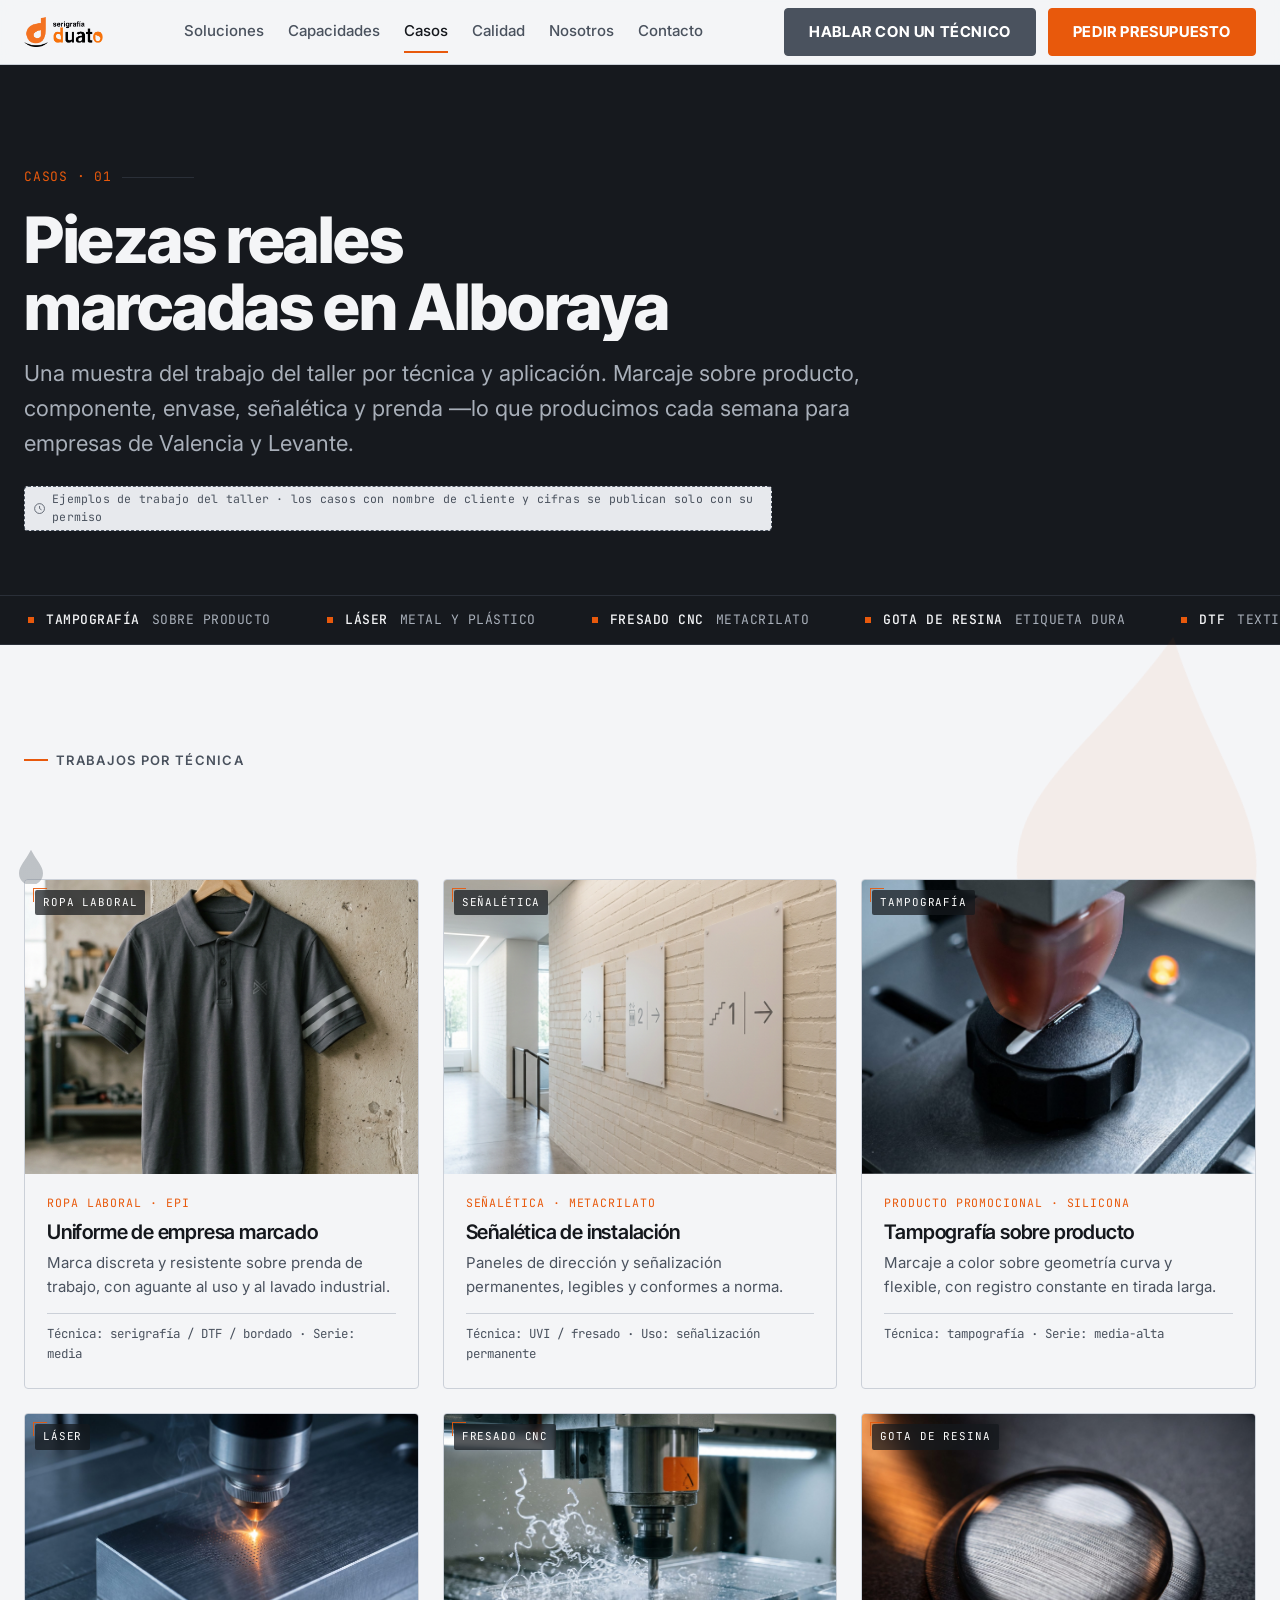
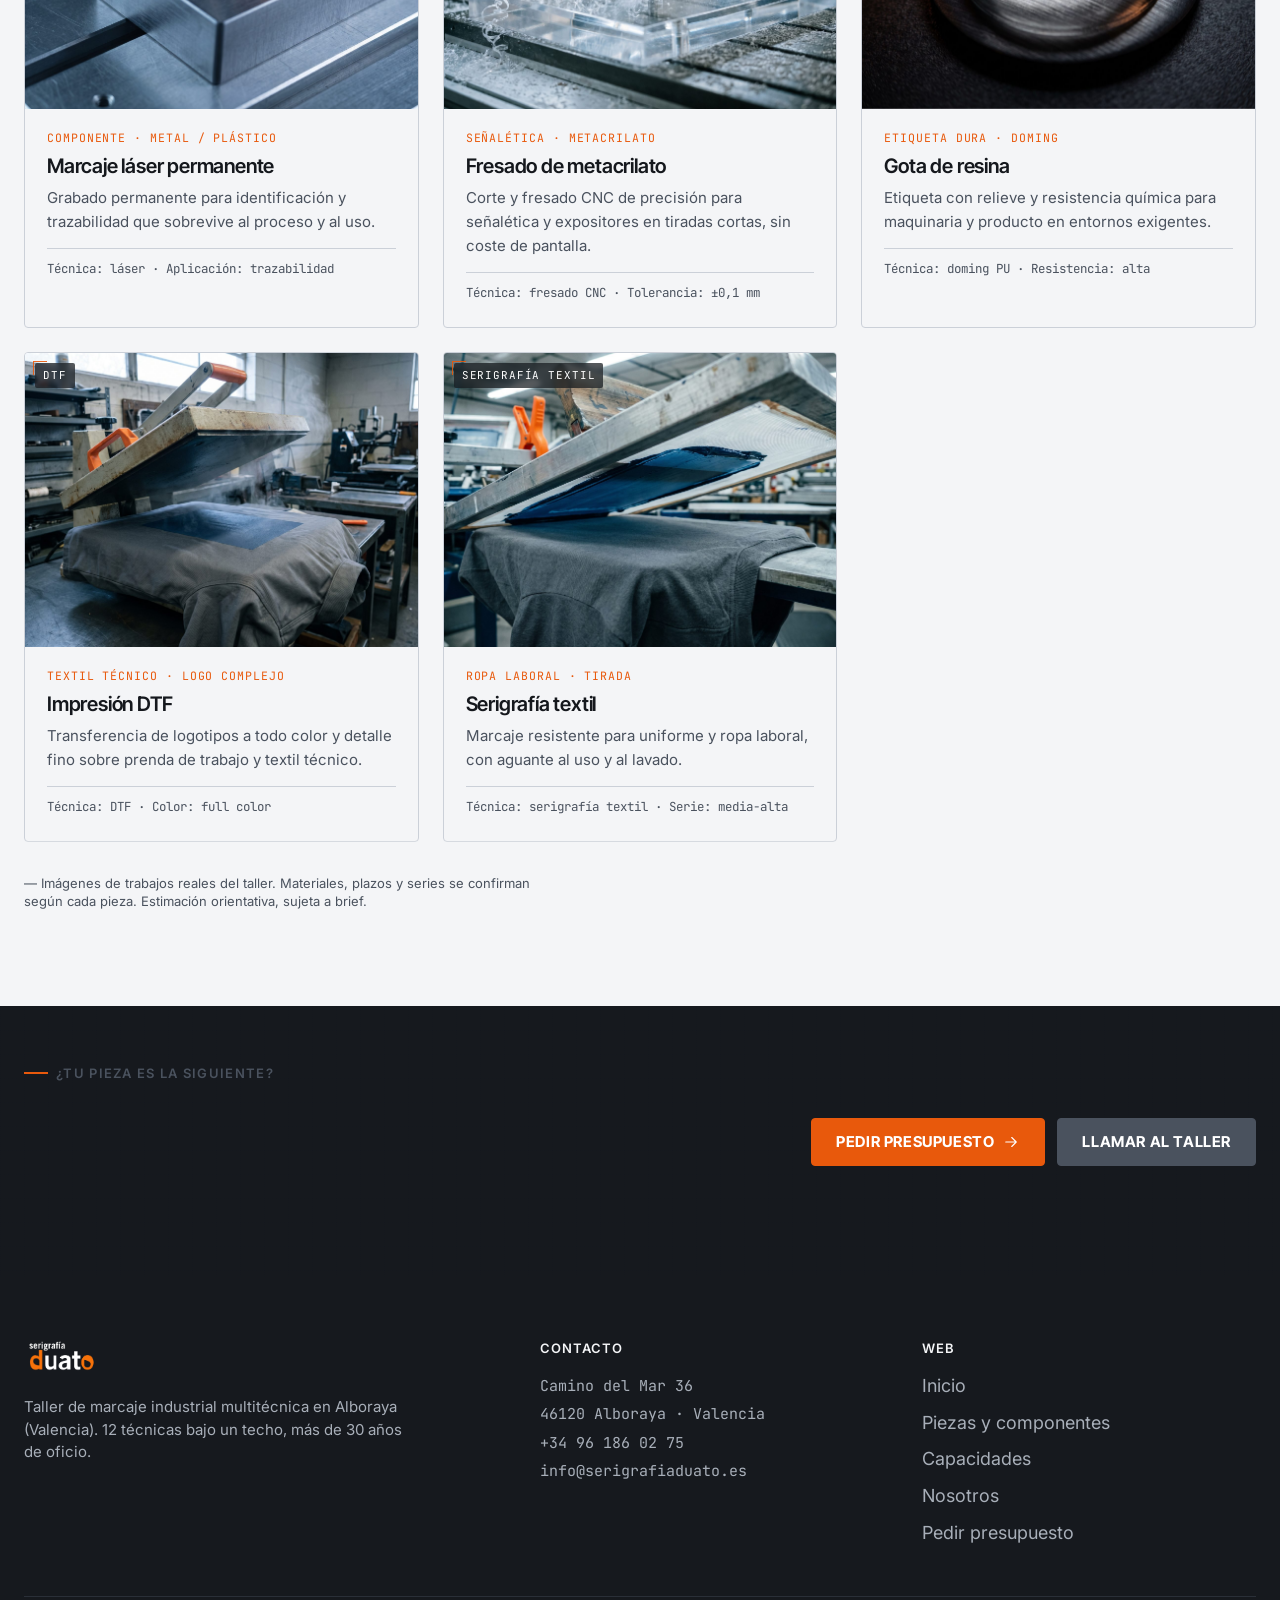
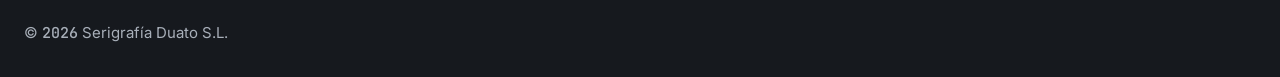
==== commit 8ec83f16: "Content fidelity: remove invented sectors + specific standards not on original site - drop automocio" ====
--- a/casos.html
+++ b/casos.html
@@ -106,7 +106,7 @@
               <span class="sector-kicker">Señalética · metacrilato</span>
               <h3>Señalética de instalación</h3>
               <p>Paneles de dirección y señalización permanentes, legibles y conformes a norma.</p>
-              <p class="sector-tech">Técnica: UVI / fresado · Norma: según ISO 7010</p>
+              <p class="sector-tech">Técnica: UVI / fresado · Uso: señalización permanente</p>
             </div>
           </article>
 
--- a/assets/fx.css
+++ b/assets/fx.css
@@ -328,6 +328,42 @@
   .btile, .btile--feature, .btile--wide { grid-column: span 1; grid-row: span 1; } }
 @media (max-width: 520px) { .bento { grid-template-columns: 1fr; } }
 
+/* ============================================================================
+   18 · PACK FIRMA — «la web imprime» (efectos únicos de Serigrafía Duato)
+============================================================================ */
+/* (1) Titular que se imprime: barrido de rasqueta + (2) registro CMYK que cuadra
+   + (4) subrayado grabado a láser. Se aplica por JS a los h2 de cada sección. */
+.print-in { position: relative; clip-path: inset(0 100% 0 0);
+  text-shadow: 3px 0 rgba(0,170,235,.5), -3px 0 rgba(230,0,126,.45); }
+.print-in.printed { clip-path: inset(0 0 0 0); text-shadow: none;
+  transition: clip-path .7s var(--ease), text-shadow .5s var(--ease) .18s; }
+/* rasqueta (squeegee) que barre la tinta */
+.print-in::after { content: ""; position: absolute; top: -4%; bottom: -4%; left: 0; width: 12px;
+  background: linear-gradient(90deg, transparent, var(--safety)); opacity: 0; pointer-events: none; z-index: 2; }
+.print-in.printed::after { animation: squeegee .7s var(--ease) forwards; }
+@keyframes squeegee { 0% { left: 0; opacity: .9; } 100% { left: 100%; opacity: 0; } }
+/* subrayado grabado a láser (punto caliente que dibuja) */
+.print-in::before { content: ""; position: absolute; left: 0; bottom: -.28em; height: 3px; width: 0;
+  background: var(--safety); box-shadow: 0 0 8px 1px rgba(232,89,12,.85); pointer-events: none; }
+.print-in.printed::before { animation: laserdraw .7s var(--ease) .5s forwards; }
+@keyframes laserdraw { from { width: 0; } to { width: 2.4em; } }
+
+/* (2) Slider: el titular «cuadra» el registro CMYK al activarse la diapositiva */
+.hero-slide h1 { text-shadow: 3px 0 rgba(0,170,235,.5), -3px 0 rgba(230,0,126,.45); }
+.hero-slide.is-active h1 { text-shadow: none; transition: text-shadow .6s var(--ease) .25s; }
+
+/* (7) Progreso de scroll = gota de tinta Duato que se llena de naranja */
+.ink-progress { position: fixed; left: 16px; bottom: 16px; width: 30px; height: 37px; z-index: 200; pointer-events: none;
+  -webkit-mask: url("data:image/svg+xml,%3Csvg%20xmlns='http://www.w3.org/2000/svg'%20viewBox='0%200%20100%20120'%3E%3Cpath%20d='M50%206C68%2042%2090%2060%2090%2084a40%2040%200%201%201-80%200C10%2060%2032%2042%2050%206Z'/%3E%3C/svg%3E") center/contain no-repeat;
+          mask: url("data:image/svg+xml,%3Csvg%20xmlns='http://www.w3.org/2000/svg'%20viewBox='0%200%20100%20120'%3E%3Cpath%20d='M50%206C68%2042%2090%2060%2090%2084a40%2040%200%201%201-80%200C10%2060%2032%2042%2050%206Z'/%3E%3C/svg%3E") center/contain no-repeat;
+  background: linear-gradient(to top, var(--safety) calc(var(--scroll,0) * 1%), rgba(120,130,140,.32) calc(var(--scroll,0) * 1%));
+  filter: drop-shadow(0 1px 2px rgba(0,0,0,.28)); }
+@media (max-width: 760px) { .ink-progress { width: 26px; height: 32px; left: 12px; bottom: 12px; } }
+
+/* (8) Botones que estampan (micro-gesto de tampón al pulsar) */
+@keyframes stamp { 0% { transform: scale(.94); } 45% { transform: scale(1.03); } 100% { transform: scale(1); } }
+.btn.stamped { animation: stamp .32s var(--ease); }
+
 /* ---------- 14 · REDUCED MOTION: todo estático y visible ---------- */
 @media (prefers-reduced-motion: reduce) {
   [data-fx], [data-fx-stagger] > * { opacity: 1 !important; transform: none !important;
@@ -337,4 +373,8 @@
   .media:hover img { transform: none; }
   .spotlight::before { display: none; }
   .hero-slide.is-active .hs-media img { animation: none; transform: none; }
-}
+  .print-in { clip-path: none !important; text-shadow: none !important; }
+  .print-in::after, .print-in::before { display: none !important; }
+  .hero-slide h1 { text-shadow: none !important; }
+  .btn.stamped { animation: none !important; }
+}
